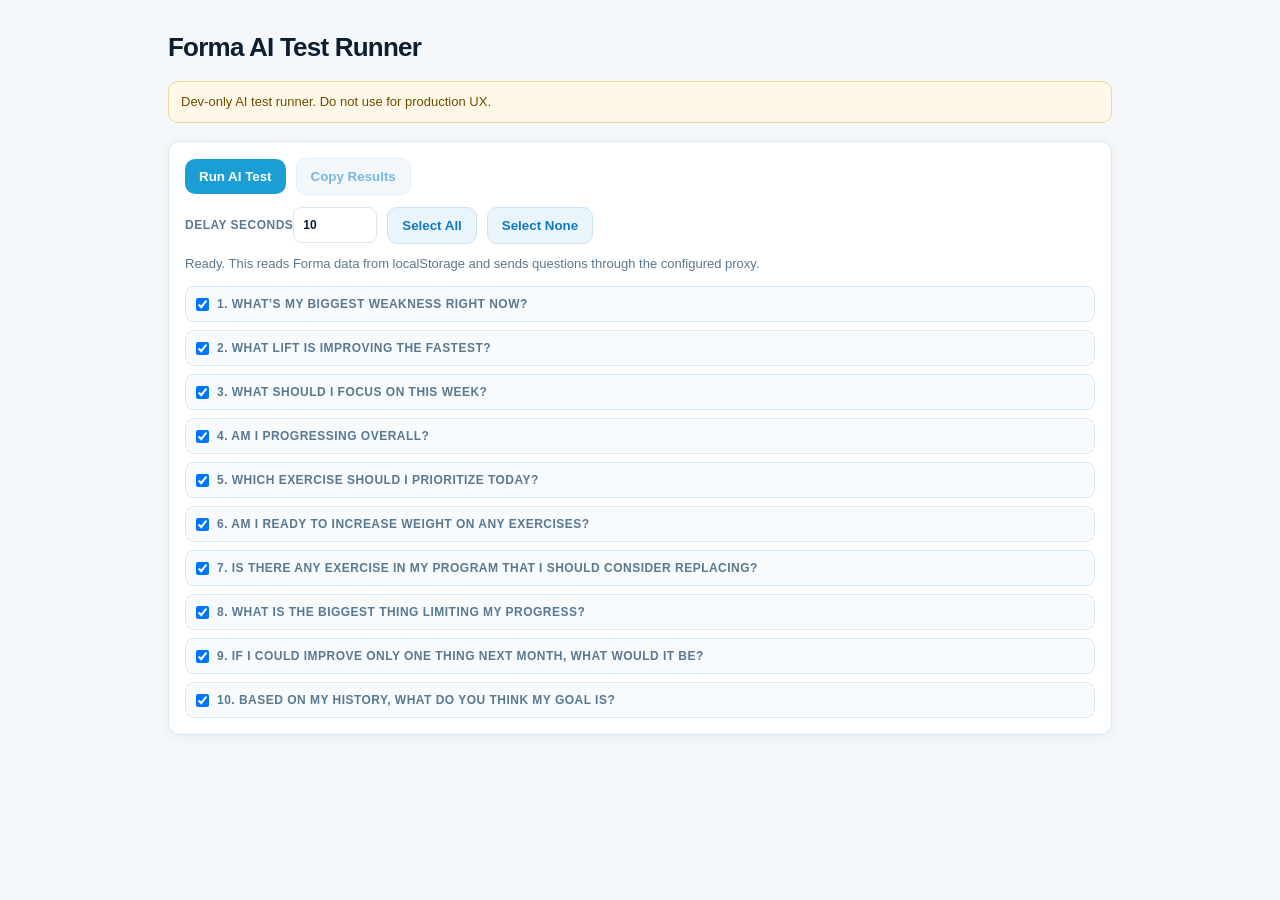
==== dev/ai-test-runner.html @ e6c68bd1 "Test Runner" ====
<!DOCTYPE html>
<html lang="en">
<head>
<meta charset="UTF-8">
<meta name="viewport" content="width=device-width,initial-scale=1">
<title>Forma AI Test Runner</title>
<style>
  :root{--blue:#1A9ED4;--ink:#0D1E2E;--muted:#5A7890;--border:#D9E8F2;--bg:#F5F8FB;--card:#fff}
  *{box-sizing:border-box}
  body{margin:0;background:var(--bg);color:var(--ink);font-family:-apple-system,BlinkMacSystemFont,"Segoe UI",sans-serif;line-height:1.5}
  main{max-width:980px;margin:0 auto;padding:28px 18px 48px}
  h1{font-size:26px;margin:0 0 6px;letter-spacing:-.03em}
  .note{background:#FFF8E8;border:1px solid #F0D79A;color:#6C4D00;border-radius:10px;padding:10px 12px;font-size:13px;margin:14px 0 18px}
  .panel,.result{background:var(--card);border:1px solid var(--border);border-radius:12px;box-shadow:0 2px 12px rgba(13,30,46,.06)}
  .panel{padding:16px;margin-bottom:16px}
  .actions{display:flex;gap:10px;flex-wrap:wrap;align-items:center}
  button{border:0;border-radius:10px;padding:10px 14px;font-weight:800;cursor:pointer;font-family:inherit}
  .primary{background:var(--blue);color:#fff}
  .secondary{background:#EAF4FB;color:#0E7BC4;border:1px solid #CBE3F4}
  button:disabled{opacity:.55;cursor:not-allowed}
  .status{font-size:13px;color:var(--muted);margin-top:10px;min-height:20px}
  .run-options{display:flex;align-items:center;gap:10px;flex-wrap:wrap;margin-top:12px;font-size:13px;color:var(--muted)}
  .run-options input{width:84px;min-height:34px;margin:0}
  .questions{display:grid;gap:8px;margin-top:12px;font-size:13px;color:var(--muted)}
  .question-check{display:flex;align-items:flex-start;gap:8px;background:#F8FBFE;border:1px solid var(--border);border-radius:9px;padding:8px 10px}
  .question-check input{width:auto;min-height:0;margin:3px 0 0}
  .result{padding:16px;margin-bottom:14px}
  .q{font-size:15px;font-weight:800;margin-bottom:10px}
  .answer{white-space:pre-wrap;font-size:14px;border-left:3px solid var(--blue);padding:10px 12px;background:#F7FBFE;border-radius:0 8px 8px 0;color:#173047}
  .error{border-left-color:#D9534F;background:#FFF4F4;color:#8A2420}
  .score{display:grid;grid-template-columns:repeat(4,minmax(110px,1fr));gap:10px;margin-top:14px}
  label{font-size:12px;font-weight:800;color:var(--muted);letter-spacing:.04em;text-transform:uppercase}
  input,textarea{width:100%;margin-top:5px;border:1px solid var(--border);border-radius:8px;padding:8px 9px;font:inherit;background:#fff;color:var(--ink)}
  input{min-height:38px}
  textarea{min-height:74px;resize:vertical}
  .notes{grid-column:1/-1}
  .small{font-size:12px;color:var(--muted);margin-top:8px}
  @media(max-width:700px){.score{grid-template-columns:1fr 1fr}main{padding:18px 12px 36px}}
</style>
</head>
<body>
<main>
  <h1>Forma AI Test Runner</h1>
  <div class="note">Dev-only AI test runner. Do not use for production UX.</div>

  <section class="panel">
    <div class="actions">
      <button id="run-btn" class="primary">Run AI Test</button>
      <button id="copy-btn" class="secondary" disabled>Copy Results</button>
    </div>
    <div class="run-options">
      <label>Delay seconds<input id="delay-input" type="number" min="0" max="60" value="10"></label>
      <button id="select-all-btn" class="secondary" type="button">Select All</button>
      <button id="select-none-btn" class="secondary" type="button">Select None</button>
    </div>
    <div id="status" class="status">Ready. This reads Forma data from localStorage and sends questions through the configured proxy.</div>
    <div class="questions" id="questions"></div>
  </section>

  <section id="results"></section>
</main>

<script>
const DAYS=['mon','tue','wed','thu','fri','sat','sun'];
const DAY_FULL={mon:'Monday',tue:'Tuesday',wed:'Wednesday',thu:'Thursday',fri:'Friday',sat:'Saturday',sun:'Sunday'};
const SPLITS=['push','pull','legs','upper','lower','rest'];
const SPLIT_LBL={push:'Push',pull:'Pull',legs:'Legs',upper:'Upper',lower:'Lower',rest:'Rest'};
const DEF_SCHED={mon:'push',tue:'pull',wed:'legs',thu:'upper',fri:'lower',sat:'rest',sun:'rest'};
const DEF_EX={
  push:['Bench Press','Overhead Press','Incline Bench','Tricep Pushdown','Lateral Raise'],
  pull:['Deadlift','Barbell Row','Pull-ups','Face Pull','Bicep Curl'],
  legs:['Squat','Romanian Deadlift','Leg Press','Leg Curl','Calf Raise'],
  upper:['Bench Press','Barbell Row','Overhead Press','Pull-ups','Lateral Raise'],
  lower:['Squat','Romanian Deadlift','Leg Press','Leg Curl','Hip Thrust'],
  rest:[],
  cardio:['Walking'],
  hiit:['HIIT Session'],
  core:['Plank','Crunches','Leg Raises','Russian Twist','Ab Wheel'],
  arms:['Bicep Curl','Hammer Curl','Tricep Pushdown','Skull Crushers','Preacher Curl']
};
const ALL_EX=[...new Set(Object.values(DEF_EX).flat())];
const CARDIO_METRICS={Walking:{m1:'MIN',m2:'KM'},Running:{m1:'MIN',m2:'KM'},Cycling:{m1:'MIN',m2:'KM'},Swimming:{m1:'MIN',m2:'LAPS'},Rowing:{m1:'MIN',m2:'KM'},'Jump Rope':{m1:'MIN',m2:'SETS'},'Stair Climber':{m1:'MIN',m2:'FLR'},Hiking:{m1:'MIN',m2:'KM'},Elliptical:{m1:'MIN',m2:'KM'},'HIIT Session':{m1:'MIN',m2:'RNDS'},'Cardio Session':{m1:'MIN',m2:'KM'}};
const CARDIO_SPLITS=['cardio','hiit','running','cycling','swimming','walking'];
function spLbl(sp){return SPLIT_LBL[sp]||(sp?sp.charAt(0).toUpperCase()+sp.slice(1):'?');}
function cleanSplit(s){return String(s||'').trim().toLowerCase();}
function normalizeSplitsData(){
  const merged={};
  Object.keys(S.splitEx||{}).forEach(function(k){
    const ck=cleanSplit(k);
    if(!ck)return;
    merged[ck]=[...new Set([...(merged[ck]||[]),...((S.splitEx||{})[k]||[])])];
  });
  S.splitEx=Object.assign({},JSON.parse(JSON.stringify(DEF_EX)),merged);
  Object.keys(S.schedule||{}).forEach(function(d){S.schedule[d]=cleanSplit(S.schedule[d]);});
}
function isCardioSplit(sp){return CARDIO_SPLITS.includes((sp||'').toLowerCase());}
function isCardioEx(name){return!!(CARDIO_METRICS[name]);}
function cardioMetrics(name){return CARDIO_METRICS[name]||{m1:'MIN',m2:'DIST'};}
const S={
  view:'home',loaded:true,workouts:[],schedule:{...DEF_SCHED},scheduleHistory:[],
  splitEx:JSON.parse(JSON.stringify(DEF_EX)),workout:null,lastWorkout:null,unit:'lbs',
  messages:[],profile:{name:'',goal:'',experience:'',session_duration:60,exercises_per_session:5,equipment:'',injuries:'',preferences:''},
  progressTab:'calendar',selEx:'',chart:null,scoreDetail:null,_scoreResults:{}
};
</script>
<script src="../js/utils.js"></script>
<script src="../js/storage.js"></script>
<script src="../js/recommendations.js"></script>
<script src="../js/stats.js"></script>
<script src="../js/ai.js?v=proxy1"></script>
<script>
const QUESTIONS=[
  "What’s my biggest weakness right now?",
  "What lift is improving the fastest?",
  "What should I focus on this week?",
  "Am I progressing overall?",
  "Which exercise should I prioritize today?",
  "Am I ready to increase weight on any exercises?",
  "Is there any exercise in my program that I should consider replacing?",
  "What is the biggest thing limiting my progress?",
  "If I could improve only one thing next month, what would it be?",
  "Based on my history, what do you think my goal is?"
];
const results=[];

function readJson(key){
  try{const v=localStorage.getItem(key);return v?JSON.parse(v):null;}catch(e){return null;}
}

function loadFormaStateReadOnly(){
  const workouts=readJson('ll_workouts');
  if(Array.isArray(workouts)){
    S.workouts=workouts.filter(Boolean).map(function(w){
      if(!w||!Array.isArray(w.exercises))return w;
      return Object.assign({},w,{exercises:w.exercises.filter(Boolean).map(function(ex){
        return Object.assign({},ex,{sets:Array.isArray(ex.sets)?ex.sets:[]});
      })});
    }).filter(Boolean);
  }
  const sched=readJson('ll_schedule');if(sched)S.schedule=Object.assign({},S.schedule,sched);
  const hist=readJson('ll_sched_hist');if(Array.isArray(hist))S.scheduleHistory=hist;
  const splits=readJson('ll_splits');if(splits)S.splitEx=splits;
  const unit=readJson('ll_unit');if(unit)S.unit=unit;
  const profile=readJson('ll_profile');if(profile)S.profile=Object.assign({},S.profile,profile);
  const active=readJson('ll_active_workout');
  if(active){
    S.workout=Object.assign({},active,{
      exercises:Array.isArray(active.exercises)?active.exercises.filter(Boolean).map(function(ex){
        return Object.assign({inputW:'',inputR:'5'},ex,{sets:Array.isArray(ex.sets)?ex.sets:[]});
      }):[]
    });
  }
  normalizeSplitsData();
}

function escapeHtml(value){
  return String(value||'').replace(/&/g,'&amp;').replace(/</g,'&lt;').replace(/>/g,'&gt;').replace(/"/g,'&quot;');
}

function renderQuestionList(){
  document.getElementById('questions').innerHTML=QUESTIONS.map(function(q,i){
    return '<label class="question-check"><input type="checkbox" class="question-toggle" data-question="'+i+'" checked><span>'+(i+1)+'. '+escapeHtml(q)+'</span></label>';
  }).join('');
}

function renderResult(index, question, answer, error){
  const el=document.createElement('article');
  el.className='result';
  el.dataset.index=String(index);
  el.innerHTML=
    '<div class="q">Question '+(index+1)+': '+escapeHtml(question)+'</div>'+
    '<div class="answer'+(error?' error':'')+'">'+escapeHtml(answer||'')+'</div>'+
    '<div class="score">'+
      scoreInput(index,'accuracy','Accuracy 1–10')+
      scoreInput(index,'usesData','Uses data 1–10')+
      scoreInput(index,'coachLike','Coach-like 1–10')+
      scoreInput(index,'trustworthy','Trustworthy 1–10')+
      '<label class="notes">Notes<textarea data-score="'+index+'" data-field="notes"></textarea></label>'+
    '</div>';
  document.getElementById('results').appendChild(el);
}

function scoreInput(index,field,label){
  return '<label>'+label+'<input type="number" min="1" max="10" data-score="'+index+'" data-field="'+field+'"></label>';
}

async function askAI(question){
  const response=await fetch(API,{
    method:'POST',
    headers:apiHeaders(),
    body:JSON.stringify({
      model:MODEL,
      max_tokens:2500,
      thinking:{type:'enabled',budget_tokens:1024},
      system:buildSysPrompt(question)+'\n\nMODE: DEV AI RESPONSE TEST. Answer the user question normally, but keep the message concise and suitable for mobile chat. Do not include actions unless truly necessary.',
      messages:[{role:'user',content:question}]
    })
  });
  const data=await response.json();
  if(data.error)throw new Error(data.error.message||'API error');
  const parsed=parseAIResponse(extractText(data.content));
  return parsed.message||extractText(data.content)||'(empty response)';
}

function wait(ms){return new Promise(function(resolve){setTimeout(resolve,ms);});}

function selectedQuestions(){
  return Array.from(document.querySelectorAll('.question-toggle:checked')).map(function(input){
    const index=Number(input.dataset.question);
    return {index:index,question:QUESTIONS[index]};
  });
}

async function runTests(){
  if(!hasKey()){
    document.getElementById('status').textContent=aiKeyMessage();
    return;
  }
  loadFormaStateReadOnly();
  const selected=selectedQuestions();
  const delaySeconds=Math.max(0,Number(document.getElementById('delay-input').value)||0);
  const delayMs=delaySeconds*1000;
  if(!selected.length){
    document.getElementById('status').textContent='Select at least one question to run.';
    return;
  }
  results.length=0;
  document.getElementById('results').innerHTML='';
  document.getElementById('copy-btn').disabled=true;
  document.getElementById('run-btn').disabled=true;
  const estimated=Math.max(0,(selected.length-1)*delaySeconds);
  document.getElementById('status').textContent='Running '+selected.length+' selected question'+(selected.length===1?'':'s')+'. Estimated pacing wait: '+estimated+'s.';
  for(let i=0;i<selected.length;i++){
    const item=selected[i];
    const q=item.question;
    document.getElementById('status').textContent='Running '+(i+1)+' of '+selected.length+(delaySeconds&&i<selected.length-1?' • next request waits '+delaySeconds+'s':'');
    try{
      const answer=await askAI(q);
      results.push({question:q,answer:answer,error:null});
      renderResult(i,q,answer,false);
    }catch(err){
      const answer='Error: '+(err&&err.message?err.message:String(err));
      results.push({question:q,answer:answer,error:answer});
      renderResult(i,q,answer,true);
    }
    if(delayMs&&i<selected.length-1){
      document.getElementById('status').textContent='Completed '+(i+1)+' of '+selected.length+'. Waiting '+delaySeconds+'s before the next request.';
      await wait(delayMs);
    }
  }
  document.getElementById('status').textContent='Done. '+results.length+' results generated.';
  document.getElementById('copy-btn').disabled=false;
  document.getElementById('run-btn').disabled=false;
}

function buildMarkdownResults(){
  return results.map(function(r,i){
    const fields={};
    document.querySelectorAll('[data-score="'+i+'"]').forEach(function(input){
      fields[input.dataset.field]=input.value.trim();
    });
    let md='## Question '+(i+1)+'\n'+r.question+'\n\n## Answer\n'+r.answer+'\n';
    md+='\n## Scores\n';
    md+='- Accuracy: '+(fields.accuracy||'')+'\n';
    md+='- Uses data: '+(fields.usesData||'')+'\n';
    md+='- Coach-like: '+(fields.coachLike||'')+'\n';
    md+='- Trustworthy: '+(fields.trustworthy||'')+'\n';
    md+='- Notes: '+(fields.notes||'')+'\n';
    return md;
  }).join('\n---\n\n');
}

async function copyResults(){
  const md=buildMarkdownResults();
  try{
    await navigator.clipboard.writeText(md);
    document.getElementById('status').textContent='Copied results to clipboard.';
  }catch(e){
    const ta=document.createElement('textarea');
    ta.value=md;document.body.appendChild(ta);ta.select();document.execCommand('copy');ta.remove();
    document.getElementById('status').textContent='Copied results to clipboard.';
  }
}

renderQuestionList();
loadFormaStateReadOnly();
document.getElementById('run-btn').addEventListener('click',runTests);
document.getElementById('copy-btn').addEventListener('click',copyResults);
document.getElementById('select-all-btn').addEventListener('click',function(){
  document.querySelectorAll('.question-toggle').forEach(function(input){input.checked=true;});
});
document.getElementById('select-none-btn').addEventListener('click',function(){
  document.querySelectorAll('.question-toggle').forEach(function(input){input.checked=false;});
});
</script>
</body>
</html>
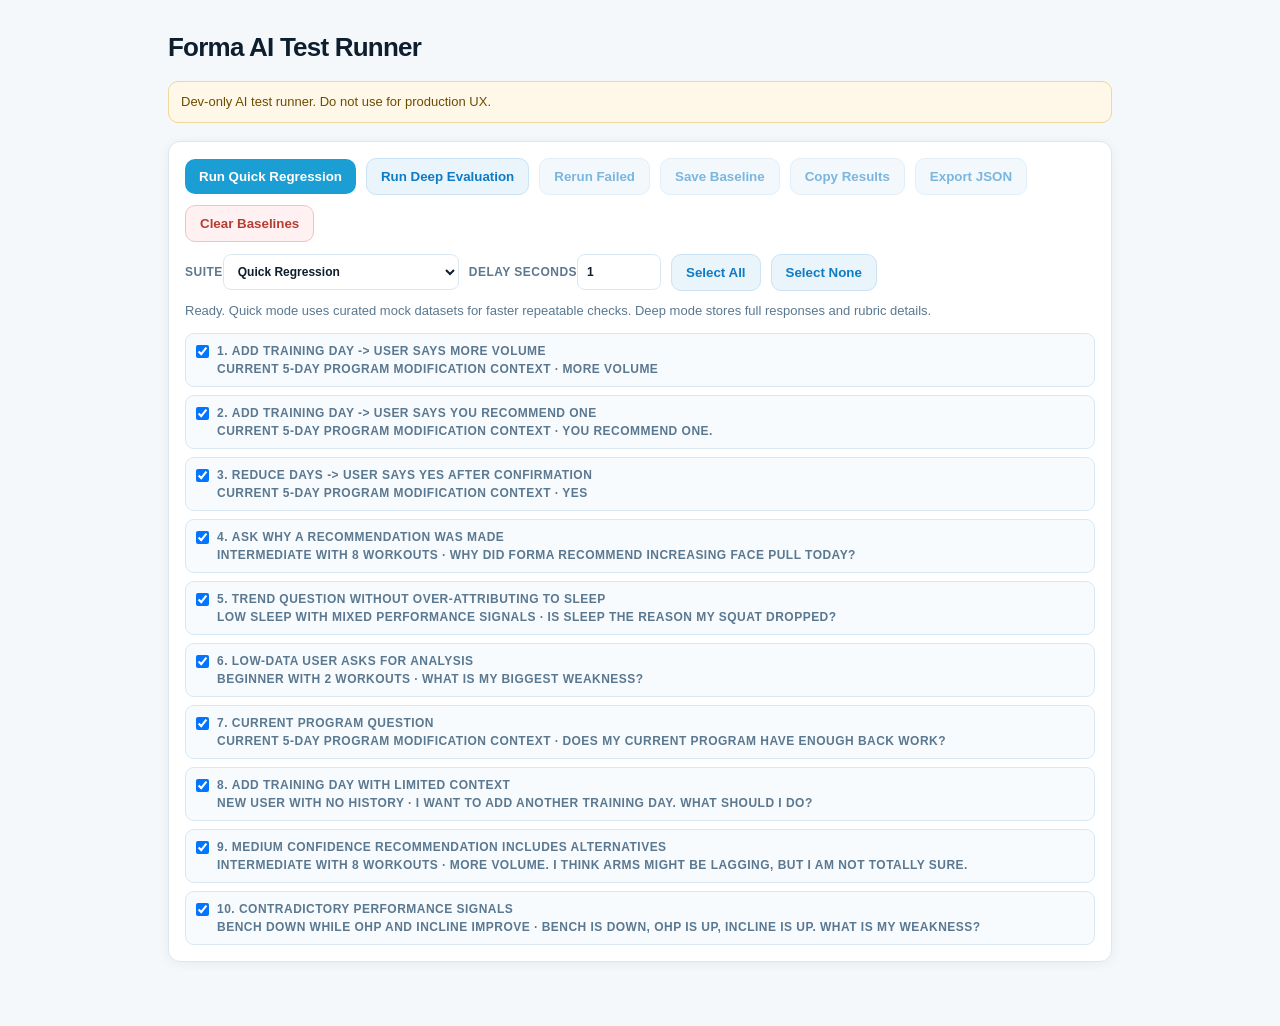
==== commit 27a46299: "Tests" ====
--- a/dev/ai-test-runner.html
+++ b/dev/ai-test-runner.html
@@ -17,7 +17,9 @@
   button{border:0;border-radius:10px;padding:10px 14px;font-weight:800;cursor:pointer;font-family:inherit}
   .primary{background:var(--blue);color:#fff}
   .secondary{background:#EAF4FB;color:#0E7BC4;border:1px solid #CBE3F4}
+  .danger{background:#FFF1F1;color:#B83B32;border:1px solid #F0C5C1}
   button:disabled{opacity:.55;cursor:not-allowed}
+  select{border:1px solid var(--border);border-radius:8px;padding:9px 10px;font:inherit;background:#fff;color:var(--ink);font-weight:700}
   .status{font-size:13px;color:var(--muted);margin-top:10px;min-height:20px}
   .run-options{display:flex;align-items:center;gap:10px;flex-wrap:wrap;margin-top:12px;font-size:13px;color:var(--muted)}
   .run-options input{width:84px;min-height:34px;margin:0}
@@ -28,6 +30,22 @@
   .q{font-size:15px;font-weight:800;margin-bottom:10px}
   .answer{white-space:pre-wrap;font-size:14px;border-left:3px solid var(--blue);padding:10px 12px;background:#F7FBFE;border-radius:0 8px 8px 0;color:#173047}
   .error{border-left-color:#D9534F;background:#FFF4F4;color:#8A2420}
+  .meta{display:flex;gap:8px;flex-wrap:wrap;margin:10px 0}
+  .pill{display:inline-flex;align-items:center;gap:4px;border-radius:999px;padding:4px 9px;font-size:11px;font-weight:800;background:#EEF6FC;color:#0E7BC4;border:1px solid #CBE3F4}
+  .pill.pass{background:#EAF8F1;color:#237A4F;border-color:#BFE9D0}
+  .pill.fail{background:#FFF1F1;color:#B83B32;border-color:#F0C5C1}
+  .pill.neutral{background:#F3F6F8;color:var(--muted);border-color:var(--border)}
+  .checklist{display:grid;gap:6px;margin-top:12px}
+  .check{display:flex;gap:8px;font-size:12px;padding:7px 9px;border-radius:8px;background:#F8FBFE;border:1px solid var(--border)}
+  .check.pass{border-color:#BFE9D0;background:#F3FBF6}
+  .check.fail{border-color:#F0C5C1;background:#FFF8F8}
+  .rubric{display:grid;grid-template-columns:repeat(4,minmax(120px,1fr));gap:8px;margin-top:12px}
+  .metric{background:#F8FBFE;border:1px solid var(--border);border-radius:9px;padding:8px 9px}
+  .metric b{display:block;font-size:16px;color:var(--ink)}
+  .metric span{font-size:10px;color:var(--muted);font-weight:800;letter-spacing:.04em;text-transform:uppercase}
+  .compare{font-size:12px;color:var(--muted);background:#FAFCFE;border:1px solid var(--border);border-radius:9px;padding:8px 10px;margin-top:10px}
+  details{margin-top:12px}
+  summary{cursor:pointer;font-size:12px;font-weight:800;color:var(--blue)}
   .score{display:grid;grid-template-columns:repeat(4,minmax(110px,1fr));gap:10px;margin-top:14px}
   label{font-size:12px;font-weight:800;color:var(--muted);letter-spacing:.04em;text-transform:uppercase}
   input,textarea{width:100%;margin-top:5px;border:1px solid var(--border);border-radius:8px;padding:8px 9px;font:inherit;background:#fff;color:var(--ink)}
@@ -35,7 +53,7 @@
   textarea{min-height:74px;resize:vertical}
   .notes{grid-column:1/-1}
   .small{font-size:12px;color:var(--muted);margin-top:8px}
-  @media(max-width:700px){.score{grid-template-columns:1fr 1fr}main{padding:18px 12px 36px}}
+  @media(max-width:700px){.score,.rubric{grid-template-columns:1fr 1fr}main{padding:18px 12px 36px}}
 </style>
 </head>
 <body>
@@ -45,15 +63,21 @@
 
   <section class="panel">
     <div class="actions">
-      <button id="run-btn" class="primary">Run AI Test</button>
+      <button id="run-quick-btn" class="primary">Run Quick Regression</button>
+      <button id="run-deep-btn" class="secondary">Run Deep Evaluation</button>
+      <button id="rerun-failed-btn" class="secondary" disabled>Rerun Failed</button>
+      <button id="save-baseline-btn" class="secondary" disabled>Save Baseline</button>
       <button id="copy-btn" class="secondary" disabled>Copy Results</button>
+      <button id="export-btn" class="secondary" disabled>Export JSON</button>
+      <button id="clear-baseline-btn" class="danger" type="button">Clear Baselines</button>
     </div>
     <div class="run-options">
-      <label>Delay seconds<input id="delay-input" type="number" min="0" max="60" value="10"></label>
+      <label>Suite<select id="suite-select"></select></label>
+      <label>Delay seconds<input id="delay-input" type="number" min="0" max="60" value="1"></label>
       <button id="select-all-btn" class="secondary" type="button">Select All</button>
       <button id="select-none-btn" class="secondary" type="button">Select None</button>
     </div>
-    <div id="status" class="status">Ready. This reads Forma data from localStorage and sends questions through the configured proxy.</div>
+    <div id="status" class="status">Ready. Quick mode uses curated mock datasets for faster repeatable checks. Deep mode stores full responses and rubric details.</div>
     <div class="questions" id="questions"></div>
   </section>
 
@@ -103,88 +127,401 @@
   progressTab:'calendar',selEx:'',chart:null,scoreDetail:null,_scoreResults:{}
 };
 </script>
-<script src="../js/utils.js"></script>
+<script src="../js/utils.js?v=defaults1"></script>
 <script src="../js/storage.js"></script>
 <script src="../js/recommendations.js"></script>
 <script src="../js/stats.js"></script>
+<script src="../js/coachingAnalysis.js"></script>
 <script src="../js/ai.js?v=proxy1"></script>
 <script>
-const QUESTIONS=[
-  "What’s my biggest weakness right now?",
-  "What lift is improving the fastest?",
-  "What should I focus on this week?",
-  "Am I progressing overall?",
-  "Which exercise should I prioritize today?",
-  "Am I ready to increase weight on any exercises?",
-  "Is there any exercise in my program that I should consider replacing?",
-  "What is the biggest thing limiting my progress?",
-  "If I could improve only one thing next month, what would it be?",
-  "Based on my history, what do you think my goal is?"
+const BASELINE_KEY='forma_dev_ai_test_baselines_v1';
+const RESULTS_KEY='forma_dev_ai_test_last_results_v1';
+const RUBRIC=[
+  'overall','contextUse','intentUnderstanding','programReasoning',
+  'evidenceDiscipline','actionQuality','conversationNaturalness','noFabrication'
+];
+const RUBRIC_LABELS={
+  overall:'Overall Score',
+  contextUse:'Context Use',
+  intentUnderstanding:'Intent Understanding',
+  programReasoning:'Program Reasoning',
+  evidenceDiscipline:'Evidence Discipline',
+  actionQuality:'Action Quality',
+  conversationNaturalness:'Conversation Naturalness',
+  noFabrication:'No Fabrication'
+};
+
+const DATASETS={
+  new_user:{
+    label:'New user with no history',
+    profile:{name:'Test',goal:'Build muscle',experience:'Beginner',session_duration:50,equipment:'Commercial Gym'},
+    schedule:{mon:'full body',tue:'rest',wed:'full body',thu:'rest',fri:'full body',sat:'rest',sun:'rest'},
+    splitEx:{'full body':['Squat','Bench Press','Lat Pulldown','Romanian Deadlift','Lateral Raise'],rest:[]},
+    workouts:[]
+  },
+  beginner_two:{
+    label:'Beginner with 2 workouts',
+    profile:{name:'Test',goal:'Build muscle and consistency',experience:'Beginner',session_duration:45,equipment:'Commercial Gym'},
+    schedule:{mon:'upper',tue:'rest',wed:'lower',thu:'rest',fri:'upper',sat:'rest',sun:'rest'},
+    splitEx:{upper:['Bench Press','Lat Pulldown','Dumbbell Shoulder Press','Bicep Curl'],lower:['Squat','Romanian Deadlift','Leg Press','Calf Raise'],rest:[]},
+    workouts:[
+      workout('2026-06-07','upper',[ex('Bench Press',[[95,8],[95,7]]),ex('Lat Pulldown',[[85,10],[85,9]]),ex('Dumbbell Shoulder Press',[[30,10]])]),
+      workout('2026-06-03','lower',[ex('Squat',[[115,8],[115,7]]),ex('Romanian Deadlift',[[95,10],[95,9]]),ex('Leg Press',[[160,10]])])
+    ]
+  },
+  intermediate_eight:{
+    label:'Intermediate with 8 workouts',
+    profile:{name:'Test',goal:'Hypertrophy with strength progress',experience:'Intermediate',session_duration:60,equipment:'Commercial Gym'},
+    schedule:{mon:'push',tue:'pull',wed:'legs',thu:'upper',fri:'lower',sat:'rest',sun:'rest'},
+    splitEx:{push:['Bench Press','Overhead Press','Incline Dumbbell Press','Tricep Pushdown','Lateral Raise'],pull:['Deadlift','Seated Cable Row','Lat Pulldown','Face Pull','Bicep Curl'],legs:['Squat','Romanian Deadlift','Leg Press','Leg Curl','Calf Raise'],upper:['Bench Press','Seated Cable Row','Overhead Press','Lat Pulldown'],lower:['Squat','Romanian Deadlift','Leg Press','Calf Raise'],rest:[]},
+    workouts:[
+      workout('2026-06-08','push',[ex('Bench Press',[[225,6],[225,5]]),ex('Overhead Press',[[115,8]]),ex('Incline Dumbbell Press',[[90,9]]),ex('Tricep Pushdown',[[90,9]]),ex('Lateral Raise',[[60,15]])]),
+      workout('2026-06-06','pull',[ex('Deadlift',[[315,6]]),ex('Seated Cable Row',[[150,10]]),ex('Lat Pulldown',[[145,10]]),ex('Face Pull',[[65,15]]),ex('Bicep Curl',[[45,12]])]),
+      workout('2026-06-04','legs',[ex('Squat',[[275,5]]),ex('Romanian Deadlift',[[205,8]]),ex('Leg Press',[[330,12]])]),
+      workout('2026-06-01','push',[ex('Bench Press',[[225,8],[225,6]]),ex('Overhead Press',[[110,8]]),ex('Incline Dumbbell Press',[[85,10]]),ex('Tricep Pushdown',[[90,10]])]),
+      workout('2026-05-29','pull',[ex('Deadlift',[[305,6]]),ex('Seated Cable Row',[[150,10]]),ex('Lat Pulldown',[[140,10]])]),
+      workout('2026-05-27','legs',[ex('Squat',[[280,5]]),ex('Romanian Deadlift',[[195,8]]),ex('Leg Press',[[320,12]])]),
+      workout('2026-05-24','push',[ex('Bench Press',[[230,7]]),ex('Overhead Press',[[105,9]]),ex('Incline Dumbbell Press',[[80,10]]),ex('Tricep Pushdown',[[95,10]])]),
+      workout('2026-05-22','pull',[ex('Deadlift',[[295,6]]),ex('Seated Cable Row',[[150,9]]),ex('Lat Pulldown',[[135,10]])])
+    ]
+  },
+  contradiction_pressing:{
+    label:'Bench down while OHP and incline improve',
+    profile:{name:'Test',goal:'Strength and hypertrophy',experience:'Intermediate',session_duration:60,equipment:'Commercial Gym',injuries:''},
+    schedule:{mon:'push',tue:'pull',wed:'legs',thu:'upper',fri:'lower',sat:'rest',sun:'rest'},
+    splitEx:{push:['Bench Press','Overhead Press','Incline Dumbbell Press','Tricep Pushdown','Lateral Raise'],pull:['Deadlift','Barbell Row','Lat Pulldown'],legs:['Squat','Romanian Deadlift','Leg Press'],upper:['Bench Press','Overhead Press','Incline Dumbbell Press','Barbell Row'],lower:['Squat','Romanian Deadlift'],rest:[]},
+    workouts:[
+      workout('2026-06-08','push',[ex('Bench Press',[[215,5]]),ex('Overhead Press',[[120,8]]),ex('Incline Dumbbell Press',[[95,10]]),ex('Tricep Pushdown',[[90,8]])]),
+      workout('2026-06-04','legs',[ex('Squat',[[275,5]]),ex('Romanian Deadlift',[[215,8]]),ex('Deadlift',[[335,5]])]),
+      workout('2026-06-01','push',[ex('Bench Press',[[220,6]]),ex('Overhead Press',[[115,8]]),ex('Incline Dumbbell Press',[[90,10]]),ex('Tricep Pushdown',[[95,9]])]),
+      workout('2026-05-25','push',[ex('Bench Press',[[230,7]]),ex('Overhead Press',[[110,8]]),ex('Incline Dumbbell Press',[[85,9]]),ex('Tricep Pushdown',[[100,10]])])
+    ]
+  },
+  low_sleep_mixed:{
+    label:'Low sleep with mixed performance signals',
+    profile:{name:'Test',goal:'Get stronger',experience:'Intermediate',session_duration:60,equipment:'Commercial Gym',preferences:'Sleep has been inconsistent this week.'},
+    schedule:{mon:'push',tue:'pull',wed:'legs',thu:'upper',fri:'lower',sat:'rest',sun:'rest'},
+    splitEx:{push:['Bench Press','Overhead Press','Lateral Raise'],pull:['Deadlift','Barbell Row','Lat Pulldown'],legs:['Squat','Romanian Deadlift','Leg Press'],upper:['Bench Press','Barbell Row'],lower:['Squat','Romanian Deadlift'],rest:[]},
+    workouts:[
+      workout('2026-06-08','legs',[ex('Squat',[[275,4]]),ex('Romanian Deadlift',[[220,9]]),ex('Leg Press',[[350,12]])]),
+      workout('2026-06-06','pull',[ex('Deadlift',[[340,5]]),ex('Barbell Row',[[185,8]])]),
+      workout('2026-06-03','push',[ex('Bench Press',[[225,8]]),ex('Overhead Press',[[120,8]])]),
+      workout('2026-05-29','legs',[ex('Squat',[[280,5]]),ex('Romanian Deadlift',[[210,9]]),ex('Leg Press',[[340,12]])])
+    ]
+  },
+  current_program_five_day:{
+    label:'Current 5-day program modification context',
+    profile:{name:'Test',goal:'Hypertrophy',experience:'Intermediate',session_duration:60,equipment:'Commercial Gym'},
+    schedule:{mon:'push',tue:'pull',wed:'legs',thu:'upper',fri:'lower',sat:'rest',sun:'rest'},
+    splitEx:{push:['Bench Press','Overhead Press','Incline Dumbbell Press','Tricep Pushdown','Lateral Raise'],pull:['Deadlift','Seated Cable Row','Lat Pulldown','Face Pull','Bicep Curl'],legs:['Squat','Romanian Deadlift','Leg Press','Leg Curl','Calf Raise'],upper:['Bench Press','Seated Cable Row','Overhead Press','Lat Pulldown'],lower:['Squat','Romanian Deadlift','Leg Press','Calf Raise'],rest:[]},
+    workouts:[]
+  },
+  low_adherence:{
+    label:'Low adherence user',
+    profile:{name:'Test',goal:'Build consistency and lose fat',experience:'Beginner',session_duration:35,equipment:'Dumbbells only',preferences:'Often misses workouts when sessions are long.'},
+    schedule:{mon:'full body',tue:'rest',wed:'full body',thu:'rest',fri:'full body',sat:'rest',sun:'rest'},
+    splitEx:{'full body':['Goblet Squat','Push-Up','Dumbbell Row','Romanian Deadlift','Plank'],rest:[]},
+    workouts:[
+      workout('2026-06-07','full body',[ex('Goblet Squat',[[35,10]]),ex('Push-Up',[[0,12]])]),
+      workout('2026-05-30','full body',[ex('Goblet Squat',[[35,8]]),ex('Dumbbell Row',[[35,10]])])
+    ]
+  }
+};
+
+const TESTS=[
+  test('add_day_more_volume','Add training day -> user says more volume','quick','current_program_five_day',
+    [{role:'user',text:'I want to add another day to my weekly schedule. What changes should I make?'},{role:'ai',text:'What is the goal of the extra day: more volume, a lagging area, or conditioning?'}],
+    'more volume',
+    [
+      expect('Understands this refers to program-level volume',/program|weekly|overall|schedule|sixth day|training day/i),
+      expect('Does not ask what “more volume” means again',null,/more volume.*today|today.*more volume|do you mean/i,true),
+      expect('Recommends a structural option before exercises',/add|sixth|day|structure|schedule|split/i),
+      expect('Does not immediately generate a full workout',null,/^(.|\n)*(sets|reps).*(sets|reps)/i,true)
+    ]),
+  test('add_day_recommend_one','Add training day -> user says you recommend one','quick','current_program_five_day',
+    [{role:'user',text:'I want to add one more day to my schedule.'},{role:'ai',text:'I can help. Do you want the extra day for more volume, weak points, or conditioning?'}],
+    'You recommend one.',
+    [
+      expect('Uses current 5-day structure',/push|pull|legs|upper|lower|5-day|five-day|current/i),
+      expect('Recommends program-level schedule change',/schedule|split|structure|day|program/i),
+      expect('Does not jump straight to workout generation',null,/3 sets|4 sets|exercise 1|workout:\s*\n/i,true),
+      expect('Offers workout design as a next step only',/if you want|next step|I can.*workout|design.*session/i)
+    ]),
+  test('confirmation_yes','Reduce days -> user says yes after confirmation','quick','current_program_five_day',
+    [{role:'user',text:'I want to reduce from 5 days to 4.'},{role:'ai',text:'I would move you to Upper/Lower four days per week. Want me to apply that schedule?'}],
+    'Yes',
+    [
+      expect('Resolves yes as confirmation',/apply|update|yes|confirmed|upper\/lower|upper lower/i),
+      expect('Does not ask what yes refers to',null,/what.*yes|what.*refer|can you clarify/i,true),
+      expect('Mentions the pending 4-day change',/4-day|four|upper|lower|schedule/i)
+    ]),
+  test('why_recommendation','Ask why a recommendation was made','quick','intermediate_eight',[],
+    'Why did Forma recommend increasing Face Pull today?',
+    [
+      expect('Explains reasoning instead of only restating action',/because|reason|why|based on|data/i),
+      expect('Uses current program or history context',/recent|history|logged|pull|upper back|rear delt|face pull/i),
+      expect('Gives confidence or evidence quality',/confidence|limited|medium|high|low|evidence/i)
+    ]),
+  test('sleep_attribution','Trend question without over-attributing to sleep','quick','low_sleep_mixed',[],
+    'Is sleep the reason my squat dropped?',
+    [
+      expect('Separates observation from interpretation',/observation|data shows|interpretation|may|might|possible/i),
+      expect('Does not claim sleep caused it',null,/sleep (is|was).*caus|because of sleep|sleep caused/i,true),
+      expect('Mentions mixed performance signals',/mixed|while|however|but|other lifts|RDL|deadlift|leg press/i),
+      expect('Gives a monitoring or next-check action',/monitor|next session|watch|repeat|check/i)
+    ]),
+  test('low_data_analysis','Low-data user asks for analysis','quick','beginner_two',[],
+    'What is my biggest weakness?',
+    [
+      expect('Acknowledges limited data',/limited|early|not enough|only|few sessions|data/i),
+      expect('Does not invent a major weakness',null,/biggest weakness is|clearly your weakness|definitely/i,true),
+      expect('Gives a conservative next step',/monitor|baseline|keep logging|repeat|next/i)
+    ]),
+  test('current_program_question','Current program question','quick','current_program_five_day',[],
+    'Does my current program have enough back work?',
+    [
+      expect('Uses current program structure',/push|pull|legs|upper|lower|pull day|upper day/i),
+      expect('Discusses back work specifically',/back|row|pulldown|pull|lats/i),
+      expect('Avoids generic advice only',null,/in general|generally speaking/i,true)
+    ]),
+  test('limited_context_add_day','Add training day with limited context','quick','new_user',[],
+    'I want to add another training day. What should I do?',
+    [
+      expect('Recognizes limited context or low confidence',/limited|not enough|low confidence|need more|without.*history|early/i),
+      expect('Presents multiple reasonable options instead of one firm answer',/option|approach|reasonable|could|possib|alternatively|full body|upper/i),
+      expect('Does not generate a full workout',null,/3 sets|4 sets|exercise 1|workout:\s*\n/i,true),
+      expect('Avoids a strong single prescription',null,/I recommend.*day|best.*is.*day|definitely|clear choice/i,true)
+    ]),
+  test('medium_confidence_volume','Medium confidence recommendation includes alternatives','quick','intermediate_eight',
+    [{role:'user',text:'I want to add another day to my weekly schedule. What changes should I make?'},{role:'ai',text:'What is the goal of the extra day: more volume, a lagging area, or conditioning?'}],
+    'More volume. I think arms might be lagging, but I am not totally sure.',
+    [
+      expect('Gives a preferred program-level option',/lean|prefer|would start|best first|preferred|I would/i),
+      expect('Includes alternatives because evidence is incomplete',/alternative|also reasonable|another option|could also|option/i),
+      expect('Labels medium or low confidence',/confidence[^\\n]*(medium|low)|medium confidence|low confidence/i),
+      expect('Does not generate a full workout',null,/3 sets|4 sets|exercise 1|workout:\s*\n/i,true)
+    ]),
+  test('contradictory_pressing','Contradictory performance signals','quick','contradiction_pressing',[],
+    'Bench is down, OHP is up, incline is up. What is my weakness?',
+    [
+      expect('Identifies conflicting pressing signals',/bench.*down|horizontal|vertical|OHP|incline|mixed|conflicting/i),
+      expect('Does not collapse to one strong cause',null,/definitely|clearly caused|your weakness is squat|sleep caused/i,true),
+      expect('Gives hypotheses, not facts',/hypothesis|possib|may|might|could/i),
+      expect('Confidence medium or lower',/confidence:\s*(medium|low)|medium confidence|low confidence/i),
+      expect('Gives practical next step',/next|monitor|check|technique|repeat|watch/i)
+    ]),
+  test('new_user_baseline','New user asks what to do first','deep','new_user',[],
+    'What should I focus on in my first week?',
+    [
+      expect('Sets expectations around baseline data',/baseline|first week|log|data|learn/i),
+      expect('Avoids advanced trend claims',null,/trend|weakness|limiter|plateau/i,true),
+      expect('Gives simple actionable plan',/focus|start|keep|track|complete/i)
+    ]),
+  test('low_adherence','Low adherence user asks for more intensity','deep','low_adherence',[],
+    'Should I add more exercises to make faster progress?',
+    [
+      expect('Considers adherence risk',/consistency|adherence|miss|short|manageable/i),
+      expect('Does not simply add volume aggressively',null,/add 4|add 5|double|much more volume/i,true),
+      expect('Recommends low-intervention option',/one|small|monitor|keep|first/i)
+    ])
 ];
 const results=[];
-
-function readJson(key){
-  try{const v=localStorage.getItem(key);return v?JSON.parse(v):null;}catch(e){return null;}
-}
-
-function loadFormaStateReadOnly(){
-  const workouts=readJson('ll_workouts');
-  if(Array.isArray(workouts)){
-    S.workouts=workouts.filter(Boolean).map(function(w){
-      if(!w||!Array.isArray(w.exercises))return w;
-      return Object.assign({},w,{exercises:w.exercises.filter(Boolean).map(function(ex){
-        return Object.assign({},ex,{sets:Array.isArray(ex.sets)?ex.sets:[]});
-      })});
-    }).filter(Boolean);
-  }
-  const sched=readJson('ll_schedule');if(sched)S.schedule=Object.assign({},S.schedule,sched);
-  const hist=readJson('ll_sched_hist');if(Array.isArray(hist))S.scheduleHistory=hist;
-  const splits=readJson('ll_splits');if(splits)S.splitEx=splits;
-  const unit=readJson('ll_unit');if(unit)S.unit=unit;
-  const profile=readJson('ll_profile');if(profile)S.profile=Object.assign({},S.profile,profile);
-  const active=readJson('ll_active_workout');
-  if(active){
-    S.workout=Object.assign({},active,{
-      exercises:Array.isArray(active.exercises)?active.exercises.filter(Boolean).map(function(ex){
-        return Object.assign({inputW:'',inputR:'5'},ex,{sets:Array.isArray(ex.sets)?ex.sets:[]});
-      }):[]
-    });
-  }
+let lastRunIds=[];
+
+function kg(lbs){return lbs/KG2LB;}
+function ex(name,sets){return{name:name,sets:(sets||[]).map(function(s){return{w:kg(s[0]),r:s[1],warmup:!!s[2]};})};}
+function workout(date,split,exercises){return{date:date+'T12:00:00.000Z',split:split,exercises:exercises||[]};}
+function expect(text,includeAny,excludeAny,critical){return{text:text,includeAny:includeAny,excludeAny:excludeAny,critical:!!critical};}
+function test(id,name,mode,dataset,conversation,prompt,expected_behavior){
+  return{id:id,name:name,mode:mode,dataset:dataset,conversation:conversation||[],prompt:prompt,expected_behavior:expected_behavior||[]};
+}
+
+function readBaselines(){
+  try{return JSON.parse(localStorage.getItem(BASELINE_KEY)||'{}')||{};}catch(e){return{};}
+}
+function writeBaselines(data){
+  try{localStorage.setItem(BASELINE_KEY,JSON.stringify(data||{}));}catch(e){}
+}
+
+function resetFormaState(){
+  S.view='home';S.workouts=[];S.schedule=Object.assign({},DEF_SCHED);S.scheduleHistory=[];
+  S.splitEx=JSON.parse(JSON.stringify(DEF_EX));S.workout=null;S.lastWorkout=null;S.unit='lbs';
+  S.messages=[];S.profile={name:'',goal:'',experience:'',session_duration:60,exercises_per_session:5,equipment:'',injuries:'',preferences:''};
+  S.progressTab='calendar';S.selEx='';S.scoreDetail=null;S._scoreResults={};
+}
+
+function applyDataset(id,conversation){
+  const ds=DATASETS[id]||DATASETS.new_user;
+  resetFormaState();
+  S.profile=Object.assign({},S.profile,ds.profile||{});
+  S.schedule=Object.assign({},DEF_SCHED,ds.schedule||{});
+  S.splitEx=Object.assign({},JSON.parse(JSON.stringify(DEF_EX)),ds.splitEx||{});
+  S.workouts=(ds.workouts||[]).map(function(w){return Object.assign({},w,{exercises:(w.exercises||[]).map(function(e){return Object.assign({},e,{sets:Array.isArray(e.sets)?e.sets:[]});})});});
+  S.messages=(conversation||[]).map(function(m){return{role:m.role==='ai'?'ai':'user',text:m.text||'',time:NOW(),actions:[]};});
   normalizeSplitsData();
+  return ds;
 }
 
 function escapeHtml(value){
   return String(value||'').replace(/&/g,'&amp;').replace(/</g,'&lt;').replace(/>/g,'&gt;').replace(/"/g,'&quot;');
 }
 
+function suiteTests(){
+  const suite=document.getElementById('suite-select').value;
+  if(suite==='quick')return TESTS.filter(function(t){return t.mode==='quick';});
+  if(suite==='deep')return TESTS.slice();
+  return TESTS.filter(function(t){return t.dataset===suite;});
+}
+
+function renderSuiteOptions(){
+  const options=[
+    ['quick','Quick Regression'],
+    ['deep','Deep Evaluation'],
+    ['new_user','Dataset: New User'],
+    ['beginner_two','Dataset: Beginner 2 Workouts'],
+    ['intermediate_eight','Dataset: Intermediate 8 Workouts'],
+    ['contradiction_pressing','Dataset: Contradictory Pressing'],
+    ['current_program_five_day','Dataset: Program Changes'],
+    ['low_sleep_mixed','Dataset: Low Sleep Mixed Signals'],
+    ['low_adherence','Dataset: Low Adherence']
+  ];
+  document.getElementById('suite-select').innerHTML=options.map(function(o){return '<option value="'+o[0]+'">'+o[1]+'</option>';}).join('');
+}
+
 function renderQuestionList(){
-  document.getElementById('questions').innerHTML=QUESTIONS.map(function(q,i){
-    return '<label class="question-check"><input type="checkbox" class="question-toggle" data-question="'+i+'" checked><span>'+(i+1)+'. '+escapeHtml(q)+'</span></label>';
+  const list=suiteTests();
+  document.getElementById('questions').innerHTML=list.map(function(t,i){
+    return '<label class="question-check"><input type="checkbox" class="question-toggle" data-test-id="'+t.id+'" checked><span>'+(i+1)+'. <strong>'+escapeHtml(t.name)+'</strong><br><span class="small">'+escapeHtml((DATASETS[t.dataset]||{}).label||t.dataset)+' · '+escapeHtml(t.prompt)+'</span></span></label>';
   }).join('');
 }
 
-function renderResult(index, question, answer, error){
+function testById(id){return TESTS.find(function(t){return t.id===id;});}
+
+function checkExpected(answer,item){
+  const text=String(answer||'');
+  let passed=true;
+  if(item.includeAny instanceof RegExp)passed=passed&&item.includeAny.test(text);
+  if(item.excludeAny instanceof RegExp)passed=passed&&!item.excludeAny.test(text);
+  return passed;
+}
+
+function detectFailurePatterns(test,checks,answer){
+  const failed=checks.filter(function(c){return !c.passed;}).map(function(c){return c.text.toLowerCase();}).join(' | ');
+  const text=String(answer||'').toLowerCase();
+  const labels=[];
+  function add(label,cond){if(cond&&labels.indexOf(label)===-1)labels.push(label);}
+  add('lost_conversation_context',/context|refers|confirmation|program-level/.test(failed));
+  add('ignored_current_program',/current|structure|program/.test(failed));
+  add('unnecessary_clarification',/ask|clarify|means again/.test(failed)||/can you clarify|what do you mean|do you mean/.test(text));
+  add('confirmation_not_resolved',/confirmation|yes/.test(failed));
+  add('jumped_to_workout_generation',/workout generation|full workout|exercise list/.test(failed));
+  add('weak_program_reasoning',/program-level|schedule|structure/.test(failed));
+  add('overconfident_causation',/cause|caused|definitely|clearly/.test(failed)||/definitely|clearly caused/.test(text));
+  add('over_attributed_to_sleep',/sleep/.test(failed)&&/sleep/.test(text));
+  add('invented_data',/invent/.test(failed)||/you mentioned|your note says|injury|pain/.test(text)&&!/pain|injur|sleep/.test(JSON.stringify(test)));
+  add('no_actionable_next_step',/next step|action|monitor|practical/.test(failed));
+  add('generic_advice',/generic/.test(failed)||/in general|generally speaking/.test(text));
+  add('failed_to_explain_reasoning',/reasoning|explains|evidence/.test(failed));
+  return labels;
+}
+
+function scoreRubric(test,checks,patterns,answer){
+  const total=checks.length||1;
+  const passed=checks.filter(function(c){return c.passed;}).length;
+  const ratio=passed/total;
+  function clamp(n){return Math.max(1,Math.min(10,Math.round(n)));}
+  const penalty=patterns.length;
+  const base=clamp(4+ratio*6-penalty*.4);
+  return{
+    overall:base,
+    contextUse:clamp(base-(patterns.includes('lost_conversation_context')?3:0)-(patterns.includes('confirmation_not_resolved')?2:0)),
+    intentUnderstanding:clamp(base-(patterns.includes('unnecessary_clarification')?2:0)-(patterns.includes('jumped_to_workout_generation')?3:0)),
+    programReasoning:clamp(base-(patterns.includes('weak_program_reasoning')?3:0)-(patterns.includes('ignored_current_program')?2:0)),
+    evidenceDiscipline:clamp(base-(patterns.includes('overconfident_causation')?3:0)-(patterns.includes('over_attributed_to_sleep')?2:0)),
+    actionQuality:clamp(base-(patterns.includes('no_actionable_next_step')?3:0)-(patterns.includes('generic_advice')?2:0)),
+    conversationNaturalness:clamp(base-(patterns.includes('unnecessary_clarification')?2:0)-(patterns.includes('lost_conversation_context')?2:0)),
+    noFabrication:clamp(10-(patterns.includes('invented_data')?6:0))
+  };
+}
+
+function evaluateResponse(test,answer,error){
+  const checks=(test.expected_behavior||[]).map(function(item){
+    return{text:item.text,passed:!error&&checkExpected(answer,item),critical:item.critical};
+  });
+  const patterns=error?['api_or_runner_error']:detectFailurePatterns(test,checks,answer);
+  const scores=error?Object.fromEntries(RUBRIC.map(function(k){return[k,1];})):scoreRubric(test,checks,patterns,answer);
+  const failedCritical=checks.some(function(c){return c.critical&&!c.passed;});
+  const pass=!error&&scores.overall>=7&&!failedCritical&&checks.filter(function(c){return !c.passed;}).length<=1;
+  return{checks:checks,patterns:patterns,scores:scores,pass:pass};
+}
+
+function compareBaseline(result){
+  const prior=readBaselines()[result.id];
+  if(!prior)return null;
+  const scoreDiff=result.evaluation.scores.overall-(prior.evaluation&&prior.evaluation.scores?prior.evaluation.scores.overall:0);
+  const prevFailed=(prior.evaluation&&prior.evaluation.checks?prior.evaluation.checks:[]).filter(function(c){return !c.passed;}).length;
+  const currFailed=result.evaluation.checks.filter(function(c){return !c.passed;}).length;
+  return{
+    previousScore:prior.evaluation&&prior.evaluation.scores?prior.evaluation.scores.overall:null,
+    currentScore:result.evaluation.scores.overall,
+    scoreDiff:scoreDiff,
+    previousPass:!!(prior.evaluation&&prior.evaluation.pass),
+    currentPass:result.evaluation.pass,
+    failedDiff:currFailed-prevFailed,
+    previousExcerpt:String(prior.answer||'').slice(0,260)
+  };
+}
+
+function renderResult(index, result, mode){
   const el=document.createElement('article');
   el.className='result';
   el.dataset.index=String(index);
+  const ev=result.evaluation;
+  const failed=ev.checks.filter(function(c){return !c.passed;});
+  const compare=result.comparison;
   el.innerHTML=
-    '<div class="q">Question '+(index+1)+': '+escapeHtml(question)+'</div>'+
-    '<div class="answer'+(error?' error':'')+'">'+escapeHtml(answer||'')+'</div>'+
+    '<div class="q">'+(index+1)+'. '+escapeHtml(result.name)+'</div>'+
+    '<div class="meta">'+
+      '<span class="pill '+(ev.pass?'pass':'fail')+'">'+(ev.pass?'PASS':'FAIL')+'</span>'+
+      '<span class="pill neutral">Overall '+ev.scores.overall+'/10</span>'+
+      '<span class="pill neutral">'+escapeHtml(result.datasetLabel)+'</span>'+
+      (compare?'<span class="pill '+(compare.scoreDiff>=0?'pass':'fail')+'">'+(compare.scoreDiff>=0?'+':'')+compare.scoreDiff+' vs baseline</span>':'<span class="pill neutral">No baseline</span>')+
+    '</div>'+
+    '<div class="small"><strong>Prompt:</strong> '+escapeHtml(result.prompt)+'</div>'+
+    '<div class="answer'+(result.error?' error':'')+'">'+escapeHtml(mode==='quick'?excerpt(result.answer,700):result.answer)+'</div>'+
+    '<div class="rubric">'+RUBRIC.map(function(k){return '<div class="metric"><b>'+ev.scores[k]+'</b><span>'+escapeHtml(RUBRIC_LABELS[k])+'</span></div>';}).join('')+'</div>'+
+    '<div class="checklist">'+ev.checks.map(function(c){
+      return '<div class="check '+(c.passed?'pass':'fail')+'"><strong>'+(c.passed?'✓':'×')+'</strong><span>'+escapeHtml(c.text)+(c.critical?' <em>(critical)</em>':'')+'</span></div>';
+    }).join('')+'</div>'+
+    '<div class="compare"><strong>Failure patterns:</strong> '+(ev.patterns.length?ev.patterns.map(escapeHtml).join(', '):'none')+'<br>'+
+      '<strong>Failed checklist:</strong> '+(failed.length?failed.map(function(c){return escapeHtml(c.text);}).join('; '):'none')+
+      (compare?'<br><strong>Baseline:</strong> previous score '+compare.previousScore+', previous pass '+compare.previousPass+', failed item diff '+(compare.failedDiff>=0?'+':'')+compare.failedDiff:'')+
+    '</div>'+
+    (mode==='deep'?'<details open><summary>Full test context</summary><pre class="answer">'+escapeHtml(JSON.stringify({conversation:result.conversation,prompt:result.prompt,dataset:result.dataset},null,2))+'</pre></details>':'')+
+    (compare?'<details><summary>Previous baseline response excerpt</summary><div class="answer">'+escapeHtml(compare.previousExcerpt)+'</div></details>':'')+
     '<div class="score">'+
-      scoreInput(index,'accuracy','Accuracy 1–10')+
-      scoreInput(index,'usesData','Uses data 1–10')+
-      scoreInput(index,'coachLike','Coach-like 1–10')+
-      scoreInput(index,'trustworthy','Trustworthy 1–10')+
+      RUBRIC.map(function(k){return scoreInput(index,k,RUBRIC_LABELS[k]);}).join('')+
       '<label class="notes">Notes<textarea data-score="'+index+'" data-field="notes"></textarea></label>'+
     '</div>';
   document.getElementById('results').appendChild(el);
+  RUBRIC.forEach(function(k){
+    const input=el.querySelector('[data-field="'+k+'"]');
+    if(input)input.value=String(ev.scores[k]);
+  });
 }
 
 function scoreInput(index,field,label){
   return '<label>'+label+'<input type="number" min="1" max="10" data-score="'+index+'" data-field="'+field+'"></label>';
 }
 
-async function askAI(question){
+function excerpt(text,max){text=String(text||'');return text.length>max?text.slice(0,max-1)+'…':text;}
+
+async function askAI(testCase){
+  applyDataset(testCase.dataset,testCase.conversation);
+  const question=testCase.prompt;
+  const prior=(testCase.conversation||[]).map(function(m){
+    return{role:m.role==='ai'?'assistant':'user',content:m.text||''};
+  });
   const response=await fetch(API,{
     method:'POST',
     headers:apiHeaders(),
@@ -193,7 +530,7 @@
       max_tokens:2500,
       thinking:{type:'enabled',budget_tokens:1024},
       system:buildSysPrompt(question)+'\n\nMODE: DEV AI RESPONSE TEST. Answer the user question normally, but keep the message concise and suitable for mobile chat. Do not include actions unless truly necessary.',
-      messages:[{role:'user',content:question}]
+      messages:prior.concat([{role:'user',content:question}])
     })
   });
   const data=await response.json();
@@ -204,20 +541,33 @@
 
 function wait(ms){return new Promise(function(resolve){setTimeout(resolve,ms);});}
 
+function aiTesterSetupError(){
+  const missing=[];
+  if(typeof EX_DEFAULTS!=='object')missing.push('EX_DEFAULTS from ../js/utils.js');
+  if(typeof getOverloadSuggestion!=='function')missing.push('getOverloadSuggestion from ../js/recommendations.js');
+  if(typeof buildSysPrompt!=='function')missing.push('buildSysPrompt from ../js/ai.js');
+  if(typeof parseAIResponse!=='function')missing.push('parseAIResponse from ../js/ai.js');
+  if(!missing.length)return '';
+  return 'AI tester setup error: missing '+missing.join(', ')+'. Check dev/ai-test-runner.html script imports before judging coaching quality.';
+}
+
 function selectedQuestions(){
   return Array.from(document.querySelectorAll('.question-toggle:checked')).map(function(input){
-    const index=Number(input.dataset.question);
-    return {index:index,question:QUESTIONS[index]};
-  });
-}
-
-async function runTests(){
+    return testById(input.dataset.testId);
+  }).filter(Boolean);
+}
+
+async function runTests(mode,onlyTests){
+  const setupError=aiTesterSetupError();
+  if(setupError){
+    document.getElementById('status').textContent=setupError;
+    return;
+  }
   if(!hasKey()){
     document.getElementById('status').textContent=aiKeyMessage();
     return;
   }
-  loadFormaStateReadOnly();
-  const selected=selectedQuestions();
+  const selected=onlyTests&&onlyTests.length?onlyTests:selectedQuestions();
   const delaySeconds=Math.max(0,Number(document.getElementById('delay-input').value)||0);
   const delayMs=delaySeconds*1000;
   if(!selected.length){
@@ -227,44 +577,63 @@
   results.length=0;
   document.getElementById('results').innerHTML='';
   document.getElementById('copy-btn').disabled=true;
-  document.getElementById('run-btn').disabled=true;
+  document.getElementById('run-quick-btn').disabled=true;
+  document.getElementById('run-deep-btn').disabled=true;
+  document.getElementById('rerun-failed-btn').disabled=true;
   const estimated=Math.max(0,(selected.length-1)*delaySeconds);
-  document.getElementById('status').textContent='Running '+selected.length+' selected question'+(selected.length===1?'':'s')+'. Estimated pacing wait: '+estimated+'s.';
+  document.getElementById('status').textContent='Running '+selected.length+' '+mode+' test'+(selected.length===1?'':'s')+'. Estimated pacing wait: '+estimated+'s.';
   for(let i=0;i<selected.length;i++){
     const item=selected[i];
-    const q=item.question;
+    const ds=DATASETS[item.dataset]||{};
     document.getElementById('status').textContent='Running '+(i+1)+' of '+selected.length+(delaySeconds&&i<selected.length-1?' • next request waits '+delaySeconds+'s':'');
     try{
-      const answer=await askAI(q);
-      results.push({question:q,answer:answer,error:null});
-      renderResult(i,q,answer,false);
+      const answer=await askAI(item);
+      const evaluation=evaluateResponse(item,answer,null);
+      const result={id:item.id,name:item.name,mode:mode,dataset:item.dataset,datasetLabel:ds.label||item.dataset,conversation:item.conversation,prompt:item.prompt,expected_behavior:item.expected_behavior.map(function(e){return e.text;}),answer:answer,error:null,evaluation:evaluation,ranAt:new Date().toISOString()};
+      result.comparison=compareBaseline(result);
+      results.push(result);
+      renderResult(i,result,mode);
     }catch(err){
       const answer='Error: '+(err&&err.message?err.message:String(err));
-      results.push({question:q,answer:answer,error:answer});
-      renderResult(i,q,answer,true);
+      const evaluation=evaluateResponse(item,answer,answer);
+      const result={id:item.id,name:item.name,mode:mode,dataset:item.dataset,datasetLabel:ds.label||item.dataset,conversation:item.conversation,prompt:item.prompt,expected_behavior:item.expected_behavior.map(function(e){return e.text;}),answer:answer,error:answer,evaluation:evaluation,ranAt:new Date().toISOString()};
+      result.comparison=compareBaseline(result);
+      results.push(result);
+      renderResult(i,result,mode);
     }
     if(delayMs&&i<selected.length-1){
       document.getElementById('status').textContent='Completed '+(i+1)+' of '+selected.length+'. Waiting '+delaySeconds+'s before the next request.';
       await wait(delayMs);
     }
   }
-  document.getElementById('status').textContent='Done. '+results.length+' results generated.';
+  lastRunIds=results.map(function(r){return r.id;});
+  try{localStorage.setItem(RESULTS_KEY,JSON.stringify(results));}catch(e){}
+  const failed=results.filter(function(r){return !r.evaluation.pass;}).length;
+  document.getElementById('status').textContent='Done. '+results.length+' results generated. Failed: '+failed+'.';
   document.getElementById('copy-btn').disabled=false;
-  document.getElementById('run-btn').disabled=false;
+  document.getElementById('export-btn').disabled=false;
+  document.getElementById('save-baseline-btn').disabled=false;
+  document.getElementById('rerun-failed-btn').disabled=failed===0;
+  document.getElementById('run-quick-btn').disabled=false;
+  document.getElementById('run-deep-btn').disabled=false;
 }
 
 function buildMarkdownResults(){
-  return results.map(function(r,i){
+  return '# Forma AI Tester Results\n\nGenerated: '+new Date().toISOString()+'\n\n'+results.map(function(r,i){
     const fields={};
     document.querySelectorAll('[data-score="'+i+'"]').forEach(function(input){
       fields[input.dataset.field]=input.value.trim();
     });
-    let md='## Question '+(i+1)+'\n'+r.question+'\n\n## Answer\n'+r.answer+'\n';
-    md+='\n## Scores\n';
-    md+='- Accuracy: '+(fields.accuracy||'')+'\n';
-    md+='- Uses data: '+(fields.usesData||'')+'\n';
-    md+='- Coach-like: '+(fields.coachLike||'')+'\n';
-    md+='- Trustworthy: '+(fields.trustworthy||'')+'\n';
+    let md='## '+(i+1)+'. '+r.name+'\n';
+    md+='- Test ID: '+r.id+'\n- Mode: '+r.mode+'\n- Dataset: '+r.datasetLabel+'\n- Pass: '+r.evaluation.pass+'\n- Overall: '+(fields.overall||r.evaluation.scores.overall)+'/10\n';
+    md+='- Failure patterns: '+(r.evaluation.patterns.join(', ')||'none')+'\n';
+    if(r.comparison)md+='- Baseline comparison: '+(r.comparison.scoreDiff>=0?'+':'')+r.comparison.scoreDiff+' score, pass '+r.comparison.previousPass+' -> '+r.comparison.currentPass+'\n';
+    md+='\n### Prompt\n'+r.prompt+'\n';
+    md+='\n### Conversation\n'+(r.conversation.length?r.conversation.map(function(m){return '- '+m.role+': '+m.text;}).join('\n'):'none')+'\n';
+    md+='\n### AI Response\n'+r.answer+'\n';
+    md+='\n### Checklist\n'+r.evaluation.checks.map(function(c){return '- '+(c.passed?'PASS':'FAIL')+': '+c.text;}).join('\n')+'\n';
+    md+='\n### Scores\n';
+    RUBRIC.forEach(function(k){md+='- '+RUBRIC_LABELS[k]+': '+(fields[k]||r.evaluation.scores[k])+'\n';});
     md+='- Notes: '+(fields.notes||'')+'\n';
     return md;
   }).join('\n---\n\n');
@@ -282,16 +651,63 @@
   }
 }
 
+function saveBaseline(){
+  const baselines=readBaselines();
+  results.forEach(function(r){baselines[r.id]=r;});
+  writeBaselines(baselines);
+  document.getElementById('status').textContent='Saved '+results.length+' current result'+(results.length===1?'':'s')+' as baselines.';
+}
+
+function clearBaselines(){
+  if(!confirm('Clear all AI tester baselines?'))return;
+  writeBaselines({});
+  document.getElementById('status').textContent='Baselines cleared.';
+}
+
+function exportJson(){
+  const blob=new Blob([JSON.stringify(results,null,2)],{type:'application/json'});
+  const url=URL.createObjectURL(blob);
+  const a=document.createElement('a');
+  a.href=url;
+  a.download='forma-ai-test-results-'+new Date().toISOString().slice(0,10)+'.json';
+  a.click();
+  URL.revokeObjectURL(url);
+}
+
+function rerunFailed(){
+  const failed=results.filter(function(r){return !r.evaluation.pass;}).map(function(r){return testById(r.id);}).filter(Boolean);
+  if(!failed.length)return;
+  runTests('quick-rerun',failed);
+}
+
+function updateForSuite(){renderQuestionList();}
+
+renderSuiteOptions();
 renderQuestionList();
-loadFormaStateReadOnly();
-document.getElementById('run-btn').addEventListener('click',runTests);
+document.getElementById('suite-select').addEventListener('change',updateForSuite);
+document.getElementById('run-quick-btn').addEventListener('click',function(){
+  document.getElementById('suite-select').value='quick';renderQuestionList();runTests('quick');
+});
+document.getElementById('run-deep-btn').addEventListener('click',function(){
+  document.getElementById('suite-select').value='deep';renderQuestionList();runTests('deep');
+});
+document.getElementById('rerun-failed-btn').addEventListener('click',rerunFailed);
+document.getElementById('save-baseline-btn').addEventListener('click',saveBaseline);
+document.getElementById('clear-baseline-btn').addEventListener('click',clearBaselines);
 document.getElementById('copy-btn').addEventListener('click',copyResults);
+document.getElementById('export-btn').addEventListener('click',exportJson);
 document.getElementById('select-all-btn').addEventListener('click',function(){
   document.querySelectorAll('.question-toggle').forEach(function(input){input.checked=true;});
 });
 document.getElementById('select-none-btn').addEventListener('click',function(){
   document.querySelectorAll('.question-toggle').forEach(function(input){input.checked=false;});
 });
+const autoMode=new URLSearchParams(location.search).get('auto');
+if(autoMode==='quick'||autoMode==='deep'){
+  document.getElementById('suite-select').value=autoMode;
+  renderQuestionList();
+  setTimeout(function(){runTests(autoMode);},300);
+}
 </script>
 </body>
 </html>
